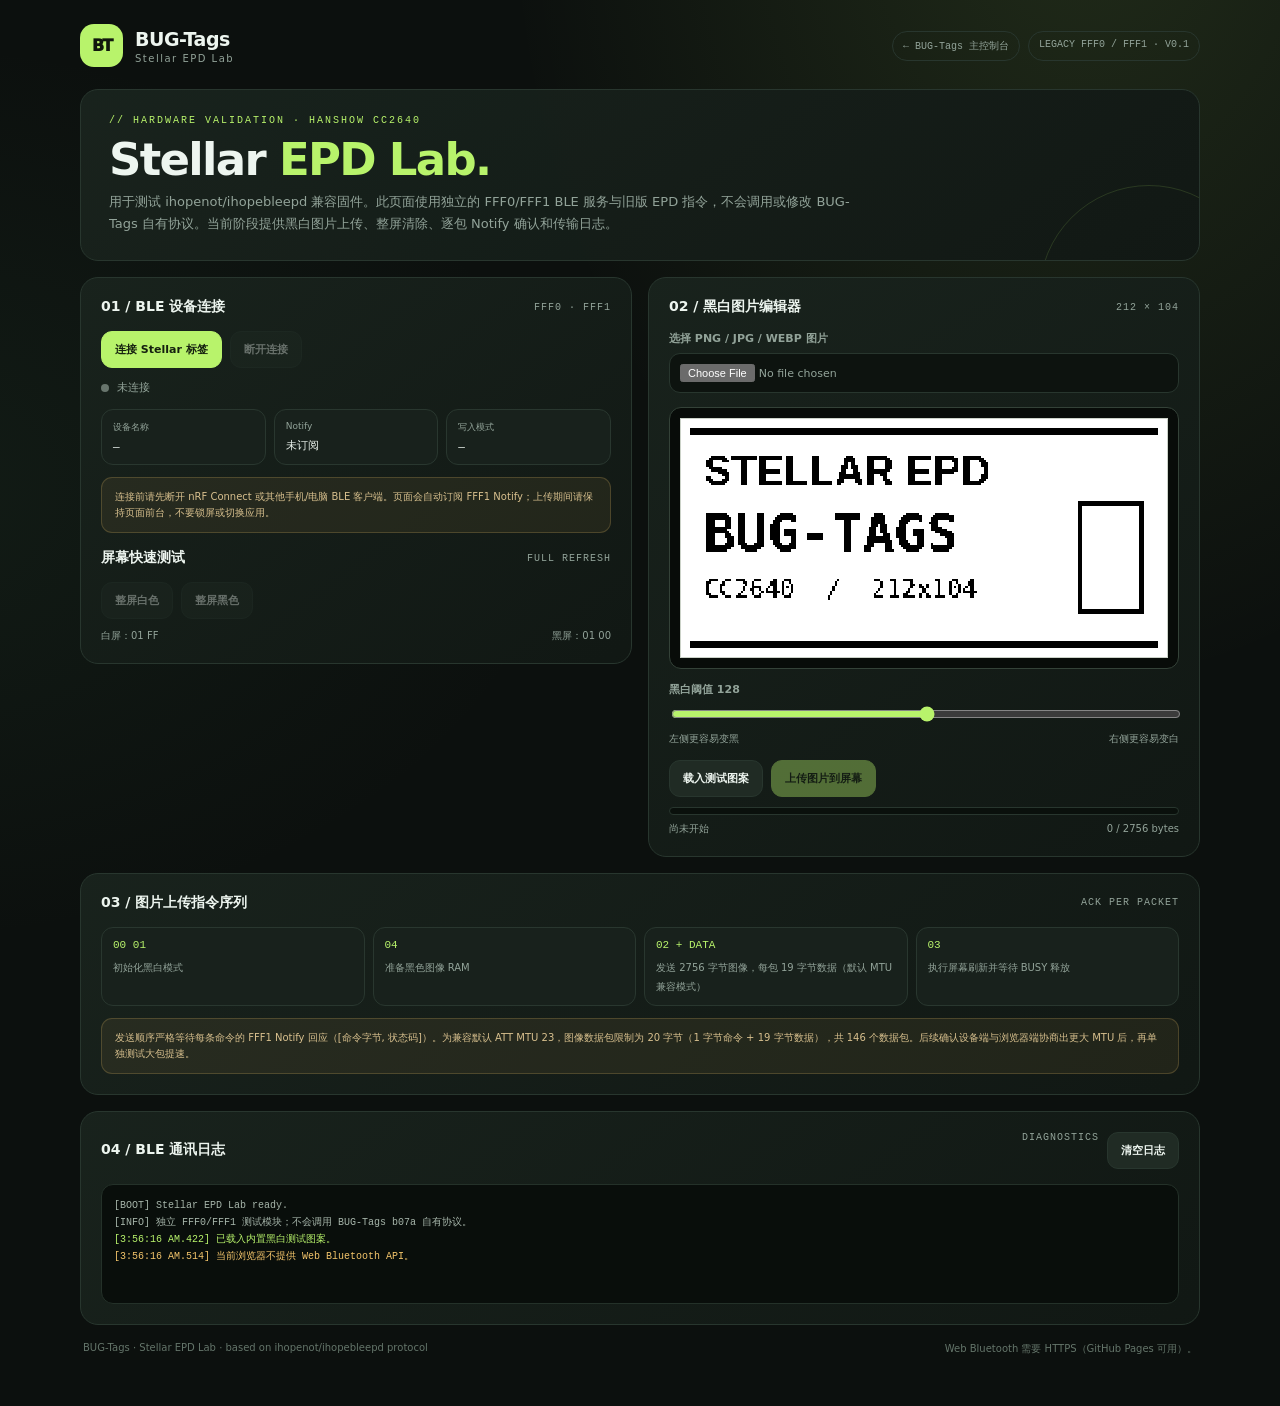
==== stellar-test.html @ a50d055a "Use MTU-23-safe FFF1 image chunks by default" ====
<!doctype html>
<html lang="zh-CN">
<head>
  <meta charset="utf-8">
  <meta name="viewport" content="width=device-width,initial-scale=1,viewport-fit=cover">
  <meta name="theme-color" content="#111713">
  <meta name="description" content="BUG-Tags Stellar EPD Lab — Hanshow CC2640 FFF0/FFF1 image transfer test">
  <title>BUG-Tags · Stellar EPD Lab</title>
  <style>
    :root {
      color-scheme: dark;
      --bg:#0c100e; --panel:#131a16; --panel2:#18211c; --line:#28362e;
      --text:#edf5ef; --muted:#92a399; --green:#b8f36b; --green2:#d4ff9a;
      --red:#ff786e; --amber:#f4c56b; --blue:#91c7ed; --radius:18px;
      --mono:ui-monospace,SFMono-Regular,Consolas,"Liberation Mono",monospace;
      font-family:Inter,ui-sans-serif,system-ui,-apple-system,BlinkMacSystemFont,"Segoe UI",sans-serif;
      background:var(--bg);color:var(--text)
    }
    *{box-sizing:border-box}
    body{margin:0;min-height:100vh;background:radial-gradient(ellipse at 85% -10%,rgba(184,243,107,.12),transparent 38%),radial-gradient(ellipse at -10% 35%,rgba(63,116,79,.12),transparent 35%),var(--bg)}
    button,input{font:inherit}button{cursor:pointer}
    .shell{width:min(1120px,calc(100% - 32px));margin:0 auto;padding:24px 0 50px}
    .topbar{display:flex;align-items:center;justify-content:space-between;gap:14px;margin-bottom:22px}
    .brand{display:flex;align-items:center;gap:12px;min-width:0}
    .logo{width:43px;height:43px;border-radius:14px;display:grid;place-items:center;color:#10170d;background:var(--green);font-weight:950;letter-spacing:-2px}
    .brand-name{font-size:19px;font-weight:850;letter-spacing:-.5px}
    .brand-sub{color:var(--muted);font-size:10px;letter-spacing:1.5px;margin-top:3px}
    a{color:var(--green);text-decoration:none}
    a:hover{text-decoration:underline}
    .tag{border:1px solid var(--line);border-radius:99px;padding:7px 10px;color:var(--muted);font:10px var(--mono);white-space:nowrap}
    .hero{border:1px solid var(--line);border-radius:var(--radius);padding:25px 28px;margin-bottom:16px;background:linear-gradient(145deg,rgba(25,35,29,.96),rgba(17,24,20,.96));position:relative;overflow:hidden}
    .eyebrow{color:var(--green);font:10px var(--mono);letter-spacing:2px;text-transform:uppercase}
    h1{margin:11px 0 9px;font-size:clamp(30px,5vw,45px);letter-spacing:-1.7px;line-height:1}
    .hero p{margin:0;color:var(--muted);font-size:13px;line-height:1.7;max-width:750px}
    .hero-orbit{position:absolute;width:220px;height:220px;border:1px solid rgba(184,243,107,.14);border-radius:50%;right:-60px;bottom:-145px;pointer-events:none}
    .grid{display:grid;grid-template-columns:1fr 1fr;gap:16px;align-items:start}
    .panel{border:1px solid var(--line);border-radius:var(--radius);padding:20px;background:linear-gradient(145deg,rgba(25,35,29,.96),rgba(17,24,20,.96));min-width:0}
    .wide{grid-column:1/-1}
    .panel-head{display:flex;align-items:center;justify-content:space-between;gap:10px;margin-bottom:15px}
    .panel-title{margin:0;font-size:14px;font-weight:800}
    .kicker{color:var(--muted);font:10px var(--mono);letter-spacing:1px}
    .actions{display:flex;flex-wrap:wrap;gap:8px}
    .btn{border:1px solid var(--line);color:var(--text);background:#202b24;padding:10px 13px;border-radius:11px;font-weight:700;font-size:11px;transition:.15s ease}
    .btn:hover:not(:disabled){border-color:#65864c;transform:translateY(-1px)}
    .btn:disabled{opacity:.38;cursor:not-allowed}
    .primary{color:#15200f;background:var(--green);border-color:var(--green)}
    .primary:hover:not(:disabled){background:var(--green2)}
    .danger{color:#ffaca5;background:rgba(255,120,110,.08);border-color:rgba(255,120,110,.3)}
    .field{display:grid;gap:7px;margin-bottom:14px}
    .field label{color:var(--muted);font-size:11px;font-weight:650}
    input[type=file]{width:100%;font-size:11px;color:var(--muted);background:#0d130f;border:1px solid var(--line);border-radius:11px;padding:10px}
    input[type=range]{width:100%;accent-color:var(--green)}
    .hint{display:flex;justify-content:space-between;gap:10px;color:var(--muted);font-size:10px;line-height:1.5}
    .state{display:flex;align-items:center;gap:8px;color:var(--muted);font-size:11px;margin:12px 0}
    .dot{width:8px;height:8px;border-radius:50%;background:#68756d;display:inline-block;flex:none}
    .dot.online{background:var(--green);box-shadow:0 0 12px rgba(184,243,107,.7)}
    .metrics{display:grid;grid-template-columns:repeat(3,1fr);gap:8px;margin-top:14px}
    .metric{padding:11px;background:var(--panel2);border:1px solid #29372f;border-radius:12px;min-width:0}
    .metric-label{color:var(--muted);font-size:9px;margin-bottom:7px}
    .metric-value{font:11px var(--mono);overflow-wrap:anywhere}
    .canvas-wrap{background:#080c09;border:1px solid #344238;border-radius:12px;padding:10px;display:grid;place-items:center}
    canvas{display:block;width:min(100%,636px);height:auto;image-rendering:pixelated;background:#fff;border:1px solid #cbd2c8;aspect-ratio:212/104}
    .progress{height:8px;border-radius:20px;background:#0a100c;border:1px solid var(--line);overflow:hidden;margin:10px 0 6px}
    .progress>div{height:100%;width:0;background:var(--green);transition:width .12s}
    .log{background:#090e0b;border:1px solid #243129;border-radius:12px;padding:12px;min-height:120px;max-height:290px;overflow:auto;font:10px/1.7 var(--mono);color:#a6b5aa;white-space:pre-wrap;overflow-wrap:anywhere}
    .log .ok{color:var(--green)}.log .warn{color:var(--amber)}.log .err{color:var(--red)}.log .diag{color:var(--blue)}
    .steps{display:grid;grid-template-columns:repeat(4,1fr);gap:8px}
    .step{background:var(--panel2);border:1px solid #29372f;border-radius:12px;padding:11px}
    .step b{display:block;font:11px var(--mono);color:var(--green);margin-bottom:5px}
    .step span{font-size:10px;color:var(--muted);line-height:1.5}
    .notice{padding:11px 13px;border-radius:11px;background:rgba(244,197,107,.07);border:1px solid rgba(244,197,107,.2);color:#d8c08e;font-size:10px;line-height:1.6;margin-top:12px}
    .footer{display:flex;justify-content:space-between;gap:12px;color:#64756a;font-size:10px;padding:17px 3px 0}
    @media(max-width:760px){.shell{width:min(100% - 22px,620px);padding-top:15px}.grid{grid-template-columns:1fr;gap:11px}.wide{grid-column:auto}.hero{padding:21px}.panel{padding:17px}.steps{grid-template-columns:1fr 1fr}.footer{flex-direction:column}.tag{font-size:9px}}
  </style>
</head>
<body>
<main class="shell">
  <header class="topbar">
    <div class="brand"><div class="logo">BT</div><div><div class="brand-name">BUG-Tags</div><div class="brand-sub">Stellar EPD Lab</div></div></div>
    <div class="actions"><a class="tag" href="./index.html">← BUG-Tags 主控制台</a><span class="tag">LEGACY FFF0 / FFF1 · V0.1</span></div>
  </header>

  <section class="hero">
    <div class="eyebrow">// HARDWARE VALIDATION · HANSHOW CC2640</div>
    <h1>Stellar <span style="color:var(--green)">EPD Lab.</span></h1>
    <p>用于测试 ihopenot/ihopebleepd 兼容固件。此页面使用独立的 FFF0/FFF1 BLE 服务与旧版 EPD 指令，不会调用或修改 BUG-Tags 自有协议。当前阶段提供黑白图片上传、整屏清除、逐包 Notify 确认和传输日志。</p>
    <div class="hero-orbit"></div>
  </section>

  <section class="grid">
    <article class="panel">
      <div class="panel-head"><h2 class="panel-title">01 / BLE 设备连接</h2><span class="kicker">FFF0 · FFF1</span></div>
      <div class="actions">
        <button class="btn primary" id="connectBtn">连接 Stellar 标签</button>
        <button class="btn" id="disconnectBtn" disabled>断开连接</button>
      </div>
      <div class="state"><i class="dot" id="linkDot"></i><span id="linkState">未连接</span></div>
      <div class="metrics">
        <div class="metric"><div class="metric-label">设备名称</div><div class="metric-value" id="deviceValue">—</div></div>
        <div class="metric"><div class="metric-label">Notify</div><div class="metric-value" id="notifyValue">未订阅</div></div>
        <div class="metric"><div class="metric-label">写入模式</div><div class="metric-value" id="writeValue">—</div></div>
      </div>
      <div class="notice">连接前请先断开 nRF Connect 或其他手机/电脑 BLE 客户端。页面会自动订阅 FFF1 Notify；上传期间请保持页面前台，不要锁屏或切换应用。</div>
      <div style="height:16px"></div>
      <div class="panel-head"><h2 class="panel-title">屏幕快速测试</h2><span class="kicker">FULL REFRESH</span></div>
      <div class="actions">
        <button class="btn" id="whiteBtn" disabled>整屏白色</button>
        <button class="btn" id="blackBtn" disabled>整屏黑色</button>
      </div>
      <div class="hint" style="margin-top:9px"><span>白屏：01 FF</span><span>黑屏：01 00</span></div>
    </article>

    <article class="panel">
      <div class="panel-head"><h2 class="panel-title">02 / 黑白图片编辑器</h2><span class="kicker">212 × 104</span></div>
      <div class="field">
        <label for="imageFile">选择 PNG / JPG / WEBP 图片</label>
        <input id="imageFile" type="file" accept="image/png,image/jpeg,image/webp,image/bmp">
      </div>
      <div class="canvas-wrap"><canvas id="preview" width="212" height="104"></canvas></div>
      <div class="field" style="margin-top:13px">
        <label for="threshold">黑白阈值 <strong id="thresholdValue">128</strong></label>
        <input id="threshold" type="range" min="1" max="254" value="128">
        <div class="hint"><span>左侧更容易变黑</span><span>右侧更容易变白</span></div>
      </div>
      <div class="actions">
        <button class="btn" id="sampleBtn">载入测试图案</button>
        <button class="btn primary" id="uploadBtn" disabled>上传图片到屏幕</button>
      </div>
      <div class="progress"><div id="progressBar"></div></div>
      <div class="hint"><span id="progressText">尚未开始</span><span id="byteText">0 / 2756 bytes</span></div>
    </article>

    <article class="panel wide">
      <div class="panel-head"><h2 class="panel-title">03 / 图片上传指令序列</h2><span class="kicker">ACK PER PACKET</span></div>
      <div class="steps">
        <div class="step"><b>00 01</b><span>初始化黑白模式</span></div>
        <div class="step"><b>04</b><span>准备黑色图像 RAM</span></div>
        <div class="step"><b>02 + DATA</b><span>发送 2756 字节图像，每包 19 字节数据（默认 MTU 兼容模式）</span></div>
        <div class="step"><b>03</b><span>执行屏幕刷新并等待 BUSY 释放</span></div>
      </div>
      <div class="notice">发送顺序严格等待每条命令的 FFF1 Notify 回应（[命令字节, 状态码]）。为兼容默认 ATT MTU 23，图像数据包限制为 20 字节（1 字节命令 + 19 字节数据），共 146 个数据包。后续确认设备端与浏览器端协商出更大 MTU 后，再单独测试大包提速。</div>
    </article>

    <article class="panel wide">
      <div class="panel-head"><h2 class="panel-title">04 / BLE 通讯日志</h2><div class="actions"><span class="kicker">DIAGNOSTICS</span><button id="clearLogBtn" class="btn">清空日志</button></div></div>
      <div id="logBox" class="log">[BOOT] Stellar EPD Lab ready.
[INFO] 独立 FFF0/FFF1 测试模块；不会调用 BUG-Tags b07a 自有协议。</div>
    </article>
  </section>
  <footer class="footer"><span>BUG-Tags · Stellar EPD Lab · based on ihopenot/ihopebleepd protocol</span><span>Web Bluetooth 需要 HTTPS（GitHub Pages 可用）。</span></footer>
</main>

<script>
(() => {
  "use strict";
  const UUID = {
    service: "f000fff0-0451-4000-b000-000000000000",
    data: "f000fff1-0451-4000-b000-000000000000"
  };
  const IMAGE_WIDTH = 212, IMAGE_HEIGHT = 104, IMAGE_BYTES = 2756;
  const CHUNK_DATA = 19;
  const $ = id => document.getElementById(id);
  let device = null, server = null, characteristic = null;
  let connected = false, busy = false, pendingAck = null;
  let sourceCanvas = document.createElement("canvas");
  sourceCanvas.width = IMAGE_WIDTH; sourceCanvas.height = IMAGE_HEIGHT;
  let sourceReady = false;

  function log(message, kind) {
    const line = document.createElement("div");
    if (kind) line.className = kind;
    const d = new Date();
    const stamp = d.toLocaleTimeString() + "." + String(d.getMilliseconds()).padStart(3, "0");
    line.textContent = "[" + stamp + "] " + message;
    $("logBox").appendChild(line);
    $("logBox").scrollTop = $("logBox").scrollHeight;
  }
  function setProgress(percent, message, bytes) {
    $("progressBar").style.width = Math.max(0, Math.min(100, percent)) + "%";
    $("progressText").textContent = message;
    $("byteText").textContent = (bytes || 0) + " / " + IMAGE_BYTES + " bytes";
  }
  function updateUI() {
    $("connectBtn").disabled = connected || busy;
    $("disconnectBtn").disabled = !connected || busy;
    $("whiteBtn").disabled = !connected || busy;
    $("blackBtn").disabled = !connected || busy;
    $("uploadBtn").disabled = !connected || busy || !sourceReady;
    $("linkDot").classList.toggle("online", connected);
    $("linkState").textContent = connected ? "已连接 · Notify 已订阅" : "未连接";
    if (!connected) $("notifyValue").textContent = "未订阅";
  }
  function setBusy(value) { busy = value; updateUI(); }

  function drawSample() {
    const ctx = sourceCanvas.getContext("2d");
    ctx.fillStyle = "#fff"; ctx.fillRect(0, 0, IMAGE_WIDTH, IMAGE_HEIGHT);
    ctx.fillStyle = "#000";
    ctx.fillRect(4, 4, 204, 3);
    ctx.fillRect(4, 97, 204, 3);
    ctx.font = "bold 18px sans-serif";
    ctx.fillText("STELLAR EPD", 10, 29);
    ctx.font = "bold 23px monospace";
    ctx.fillText("BUG-TAGS", 10, 58);
    ctx.font = "11px monospace";
    ctx.fillText("CC2640  /  212x104", 10, 78);
    ctx.strokeStyle = "#000"; ctx.lineWidth = 2; ctx.strokeRect(174, 37, 27, 47);
    sourceReady = true;
    renderPreview();
    log("已载入内置黑白测试图案。", "ok");
  }
  function renderPreview() {
    const target = $("preview"), out = target.getContext("2d");
    const src = sourceCanvas.getContext("2d").getImageData(0, 0, IMAGE_WIDTH, IMAGE_HEIGHT);
    const pixels = src.data, threshold = Number($("threshold").value);
    for (let i = 0; i < pixels.length; i += 4) {
      const y = Math.round(0.299 * pixels[i] + 0.587 * pixels[i + 1] + 0.114 * pixels[i + 2]);
      const v = y >= threshold ? 255 : 0;
      pixels[i] = pixels[i + 1] = pixels[i + 2] = v;
      pixels[i + 3] = 255;
    }
    out.putImageData(src, 0, 0);
    $("thresholdValue").textContent = String(threshold);
    $("uploadBtn").disabled = !connected || busy || !sourceReady;
  }
  function encodeImage() {
    const data = $("preview").getContext("2d").getImageData(0, 0, IMAGE_WIDTH, IMAGE_HEIGHT).data;
    const bytes = [];
    let bits = 0, count = 0;
    // Same pixel traversal as the upstream web tool: x descending, y ascending, MSB first.
    for (let x = IMAGE_WIDTH - 1; x >= 0; x--) {
      for (let y = 0; y < IMAGE_HEIGHT; y++) {
        const index = (IMAGE_WIDTH * 4 * y) + x * 4;
        const isWhite = data[index] > 0 && data[index + 1] > 0 && data[index + 2] > 0;
        bits = (bits << 1) | (isWhite ? 1 : 0);
        count++;
        if (count === 8) {
          bytes.push(bits & 255);
          bits = 0; count = 0;
        }
      }
    }
    if (count !== 0 || bytes.length !== IMAGE_BYTES) throw new Error("图像编码长度错误：" + bytes.length);
    return new Uint8Array(bytes);
  }
  function onNotification(event) {
    const view = event.target.value;
    const bytes = new Uint8Array(view.buffer, view.byteOffset, view.byteLength);
    const hex = Array.from(bytes, b => b.toString(16).padStart(2, "0").toUpperCase()).join(" ");
    log("RX Notify [" + bytes.length + "B]: " + hex, "diag");
    const waiter = pendingAck;
    if (!waiter) { log("收到没有对应等待命令的 Notify。", "warn"); return; }
    if (bytes.length < 2) { log("Notify 长度不足 2 字节，忽略。", "warn"); return; }
    if (bytes[0] !== waiter.command) {
      log("Notify 命令不匹配：期望 0x" + waiter.command.toString(16) + "，实际 0x" + bytes[0].toString(16), "warn");
      return;
    }
    pendingAck = null;
    clearTimeout(waiter.timer);
    if (bytes[1] === 0) {
      waiter.resolve(bytes);
    } else {
      waiter.reject(new Error("设备返回状态码 0x" + bytes[1].toString(16).padStart(2, "0") + "（命令 0x" + bytes[0].toString(16).padStart(2, "0") + "）"));
    }
  }
  function onDisconnected() {
    connected = false;
    characteristic = null; server = null;
    if (pendingAck) {
      clearTimeout(pendingAck.timer);
      pendingAck.reject(new Error("BLE 链路已断开"));
      pendingAck = null;
    }
    log("GATT DISCONNECTED" , "warn");
    updateUI();
  }
  async function connect() {
    if (!("bluetooth" in navigator)) throw new Error("当前浏览器不支持 Web Bluetooth，请使用 Android Chrome 或桌面 Chrome/Edge。");
    if (device && device.gatt && device.gatt.connected) throw new Error("检测到设备已有连接；请先断开后重试。");
    log("正在扫描设备名以 Ihopeseral_uarttrans 开头的标签…");
    device = await navigator.bluetooth.requestDevice({
      filters: [{ namePrefix: "Ihopeseral_uarttrans" }],
      optionalServices: [UUID.service]
    });
    try {
      device.addEventListener("gattserverdisconnected", onDisconnected);
      $("deviceValue").textContent = device.name || "Stellar";
      log("已选择设备：" + (device.name || "unknown"));
      server = await device.gatt.connect();
      log("GATT 已连接，正在发现 FFF0 服务…", "diag");
      const service = await server.getPrimaryService(UUID.service);
      characteristic = await service.getCharacteristic(UUID.data);
      const props = characteristic.properties || {};
      log("FFF1 properties: write=" + !!props.write + ", writeWithoutResponse=" + !!props.writeWithoutResponse + ", notify=" + !!props.notify, "diag");
      if (!props.notify) throw new Error("FFF1 特征没有 Notify 属性，无法接收指令确认。");
      if (typeof characteristic.writeValueWithoutResponse !== "function" && typeof characteristic.writeValueWithResponse !== "function") {
        throw new Error("浏览器没有可用的 GATT 写入 API。");
      }
      characteristic.addEventListener("characteristicvaluechanged", onNotification);
      await characteristic.startNotifications();
      if (!device.gatt.connected) throw new Error("Notify 订阅返回后 GATT 已断开。");
      connected = true;
      $("notifyValue").textContent = "已启用";
      $("writeValue").textContent = props.writeWithoutResponse ? "WNR" : "Write";
      log("FFF0/FFF1 就绪，Notify 订阅成功。", "ok");
      updateUI();
    } catch (error) {
      if (device && device.gatt && device.gatt.connected) device.gatt.disconnect();
      characteristic = null;
      server = null;
      connected = false;
      updateUI();
      throw error;
    }
  }
  async function sendCommand(packet, timeoutMs) {
    if (!connected || !characteristic) throw new Error("Stellar 标签尚未连接。");
    if (pendingAck) throw new Error("上一条命令尚未收到 Notify，禁止并发发送。");
    if (!packet || packet.length < 1 || packet.length > 251) throw new Error("命令长度超出固件允许范围（1–251 字节）。");
    const command = packet[0];
    const hex = Array.from(packet, b => b.toString(16).padStart(2, "0").toUpperCase()).slice(0, 12).join(" ");
    const waiter = {};
    const ack = new Promise((resolve, reject) => { waiter.resolve = resolve; waiter.reject = reject; });
    waiter.command = command;
    waiter.timer = setTimeout(() => {
      if (pendingAck === waiter) {
        pendingAck = null;
        waiter.reject(new Error("等待 Notify 超时：" + (timeoutMs / 1000) + " 秒，命令 0x" + command.toString(16).padStart(2, "0")));
      }
    }, timeoutMs || 15000);
    pendingAck = waiter;
    try {
      if (characteristic.properties && characteristic.properties.writeWithoutResponse &&
          typeof characteristic.writeValueWithoutResponse === "function") {
        await characteristic.writeValueWithoutResponse(packet);
      } else {
        await characteristic.writeValueWithResponse(packet);
      }
      log("TX cmd=0x" + command.toString(16).padStart(2, "0") + " len=" + packet.length + " [" + hex + (packet.length > 12 ? " …" : "") + "]", "diag");
      await ack;
      log("ACK cmd=0x" + command.toString(16).padStart(2, "0") + " OK", "ok");
    } catch (error) {
      if (pendingAck === waiter) {
        pendingAck = null;
        clearTimeout(waiter.timer);
      }
      throw error;
    }
  }
  async function runAction(action) {
    if (busy) return;
    setBusy(true);
    try { await action(); }
    catch (error) { log(error && error.message ? error.message : String(error), "err"); }
    finally { setBusy(false); }
  }
  async function clearScreen(fill) {
    log("开始整屏清除，填充值 0x" + fill.toString(16).padStart(2, "0") + "。", "warn");
    await sendCommand(new Uint8Array([0x01, fill]), 60000);
    log("整屏清除成功。", "ok");
  }
  async function uploadImage() {
    const image = encodeImage();
    if (image.length !== IMAGE_BYTES) throw new Error("期望 2756 字节，实际 " + image.length);
    const totalChunks = Math.ceil(image.length / CHUNK_DATA);
    log("开始上传黑白图片：212×104 / " + image.length + " bytes / " + totalChunks + " packets。", "warn");
    setProgress(0, "初始化黑白模式…", 0);
    await sendCommand(new Uint8Array([0x00, 0x01]), 20000);
    setProgress(2, "准备图像 RAM…", 0);
    await sendCommand(new Uint8Array([0x04]), 15000);
    for (let offset = 0, part = 0; offset < image.length; offset += CHUNK_DATA, part++) {
      const chunk = image.slice(offset, Math.min(offset + CHUNK_DATA, image.length));
      const packet = new Uint8Array(1 + chunk.length);
      packet[0] = 0x02;
      packet.set(chunk, 1);
      await sendCommand(packet, 20000);
      const sent = Math.min(offset + chunk.length, image.length);
      setProgress((sent / image.length) * 94, "图像数据 " + (part + 1) + " / " + totalChunks + " 包已确认", sent);
      log("图像分块 " + (part + 1) + "/" + totalChunks + " 已确认，" + sent + "/" + image.length + " bytes。", "ok");
    }
    setProgress(96, "数据已传完，正在刷新电子纸…", image.length);
    await sendCommand(new Uint8Array([0x03]), 90000);
    setProgress(100, "上传完成 · 屏幕刷新成功", image.length);
    log("全部图片数据传输完成，收到 UPDATE 命令成功响应。", "ok");
  }
  $("connectBtn").addEventListener("click", () => runAction(connect));
  $("disconnectBtn").addEventListener("click", () => runAction(async () => {
    if (device && device.gatt && device.gatt.connected) device.gatt.disconnect();
    else onDisconnected();
  }));
  $("whiteBtn").addEventListener("click", () => runAction(() => clearScreen(0xFF)));
  $("blackBtn").addEventListener("click", () => runAction(() => clearScreen(0x00)));
  $("uploadBtn").addEventListener("click", () => runAction(uploadImage));
  $("clearLogBtn").addEventListener("click", () => { $("logBox").textContent = "[INFO] Log cleared."; });
  $("threshold").addEventListener("input", renderPreview);
  $("sampleBtn").addEventListener("click", drawSample);
  $("imageFile").addEventListener("change", () => {
    const file = $("imageFile").files && $("imageFile").files[0];
    if (!file) return;
    const url = URL.createObjectURL(file);
    const image = new Image();
    image.onload = () => {
      const ctx = sourceCanvas.getContext("2d");
      ctx.fillStyle = "#fff"; ctx.fillRect(0, 0, IMAGE_WIDTH, IMAGE_HEIGHT);
      ctx.drawImage(image, 0, 0, IMAGE_WIDTH, IMAGE_HEIGHT);
      URL.revokeObjectURL(url);
      sourceReady = true;
      renderPreview();
      log("已载入图片：" + file.name + "（原始 " + image.naturalWidth + "×" + image.naturalHeight + "，已缩放到 212×104）", "ok");
    };
    image.onerror = () => { URL.revokeObjectURL(url); log("图片读取失败，请换用 PNG/JPG/WEBP。", "err"); };
    image.src = url;
  });
  drawSample();
  setProgress(0, "尚未开始", 0);
  updateUI();
  if (!window.isSecureContext) log("当前不是安全上下文；请通过 GitHub Pages HTTPS 打开本页。", "warn");
  if (!("bluetooth" in navigator)) log("当前浏览器不提供 Web Bluetooth API。", "warn");
})();
</script>
</body>
</html>
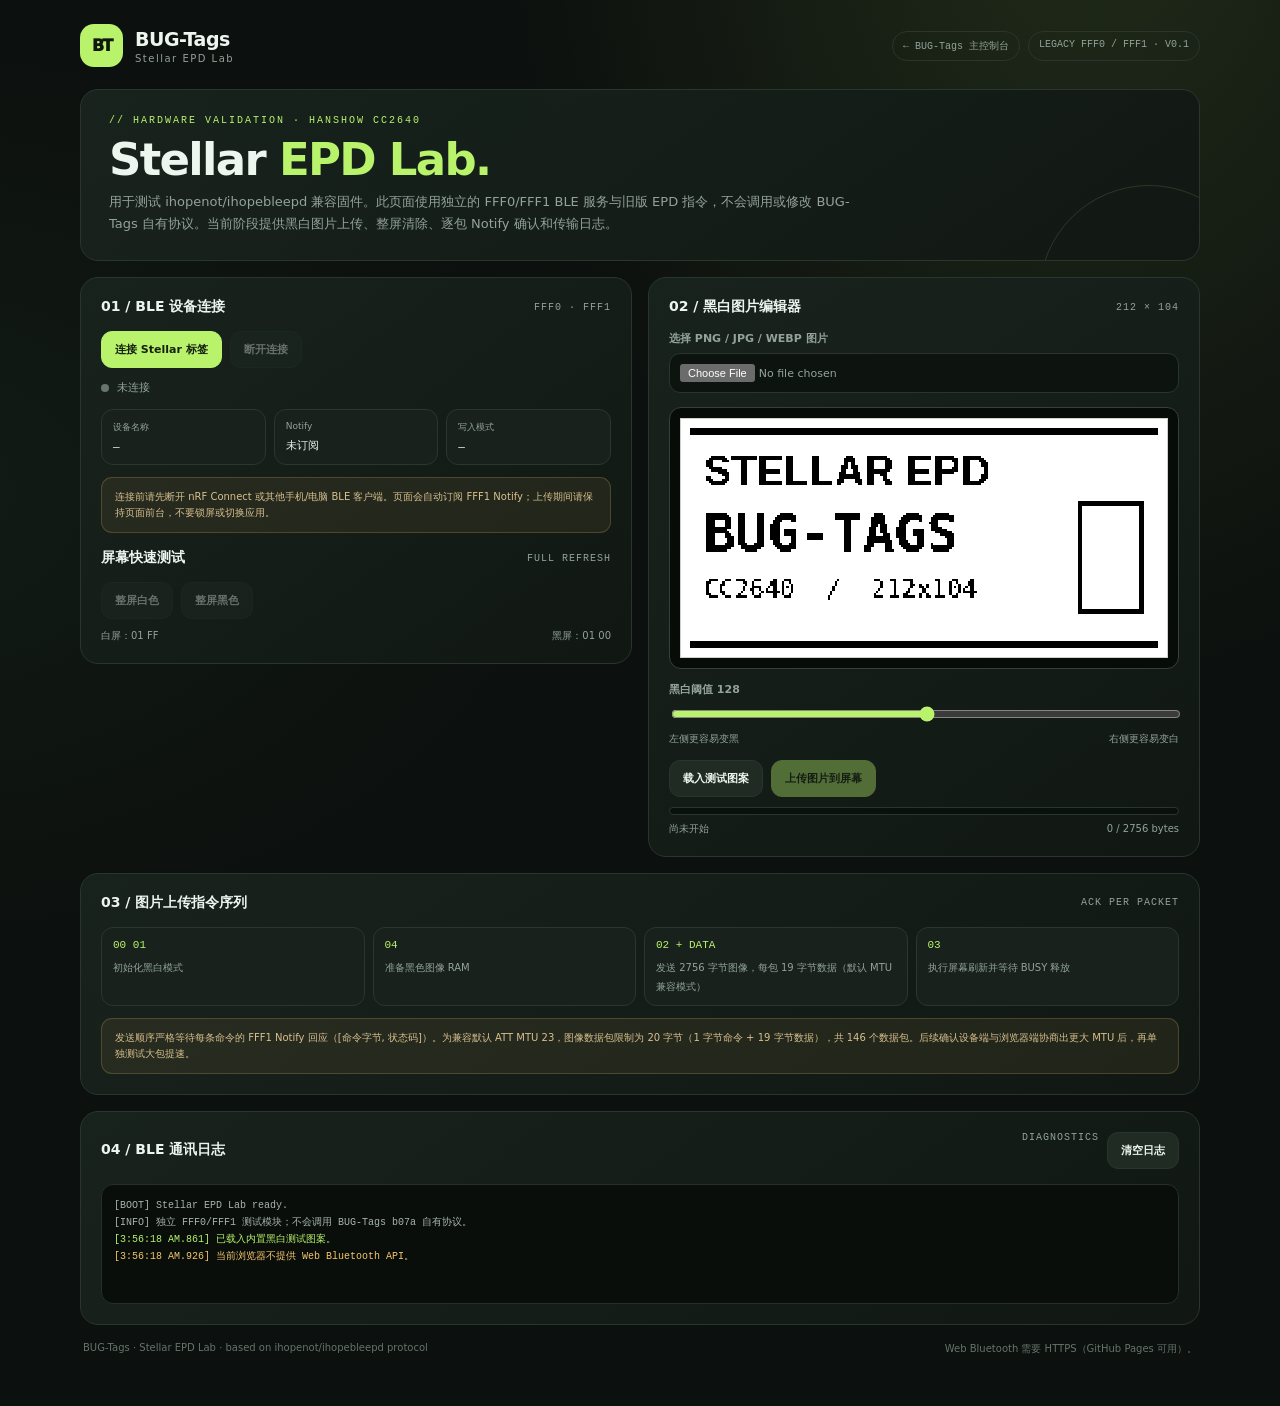
==== commit f5804853: "Log attempted Stellar GATT writes before awaiting" ====
--- a/stellar-test.html
+++ b/stellar-test.html
@@ -330,13 +330,17 @@
     }, timeoutMs || 15000);
     pendingAck = waiter;
     try {
-      if (characteristic.properties && characteristic.properties.writeWithoutResponse &&
-          typeof characteristic.writeValueWithoutResponse === "function") {
+      const useWriteWithoutResponse = !!(characteristic.properties && characteristic.properties.writeWithoutResponse &&
+          typeof characteristic.writeValueWithoutResponse === "function");
+      log("TX attempt cmd=0x" + command.toString(16).padStart(2, "0") + " len=" + packet.length +
+          " method=" + (useWriteWithoutResponse ? "WriteWithoutResponse" : "WriteWithResponse") +
+          " [" + hex + (packet.length > 12 ? " …" : "") + "]", "diag");
+      if (useWriteWithoutResponse) {
         await characteristic.writeValueWithoutResponse(packet);
       } else {
         await characteristic.writeValueWithResponse(packet);
       }
-      log("TX cmd=0x" + command.toString(16).padStart(2, "0") + " len=" + packet.length + " [" + hex + (packet.length > 12 ? " …" : "") + "]", "diag");
+      log("GATT write accepted cmd=0x" + command.toString(16).padStart(2, "0"), "diag");
       await ack;
       log("ACK cmd=0x" + command.toString(16).padStart(2, "0") + " OK", "ok");
     } catch (error) {
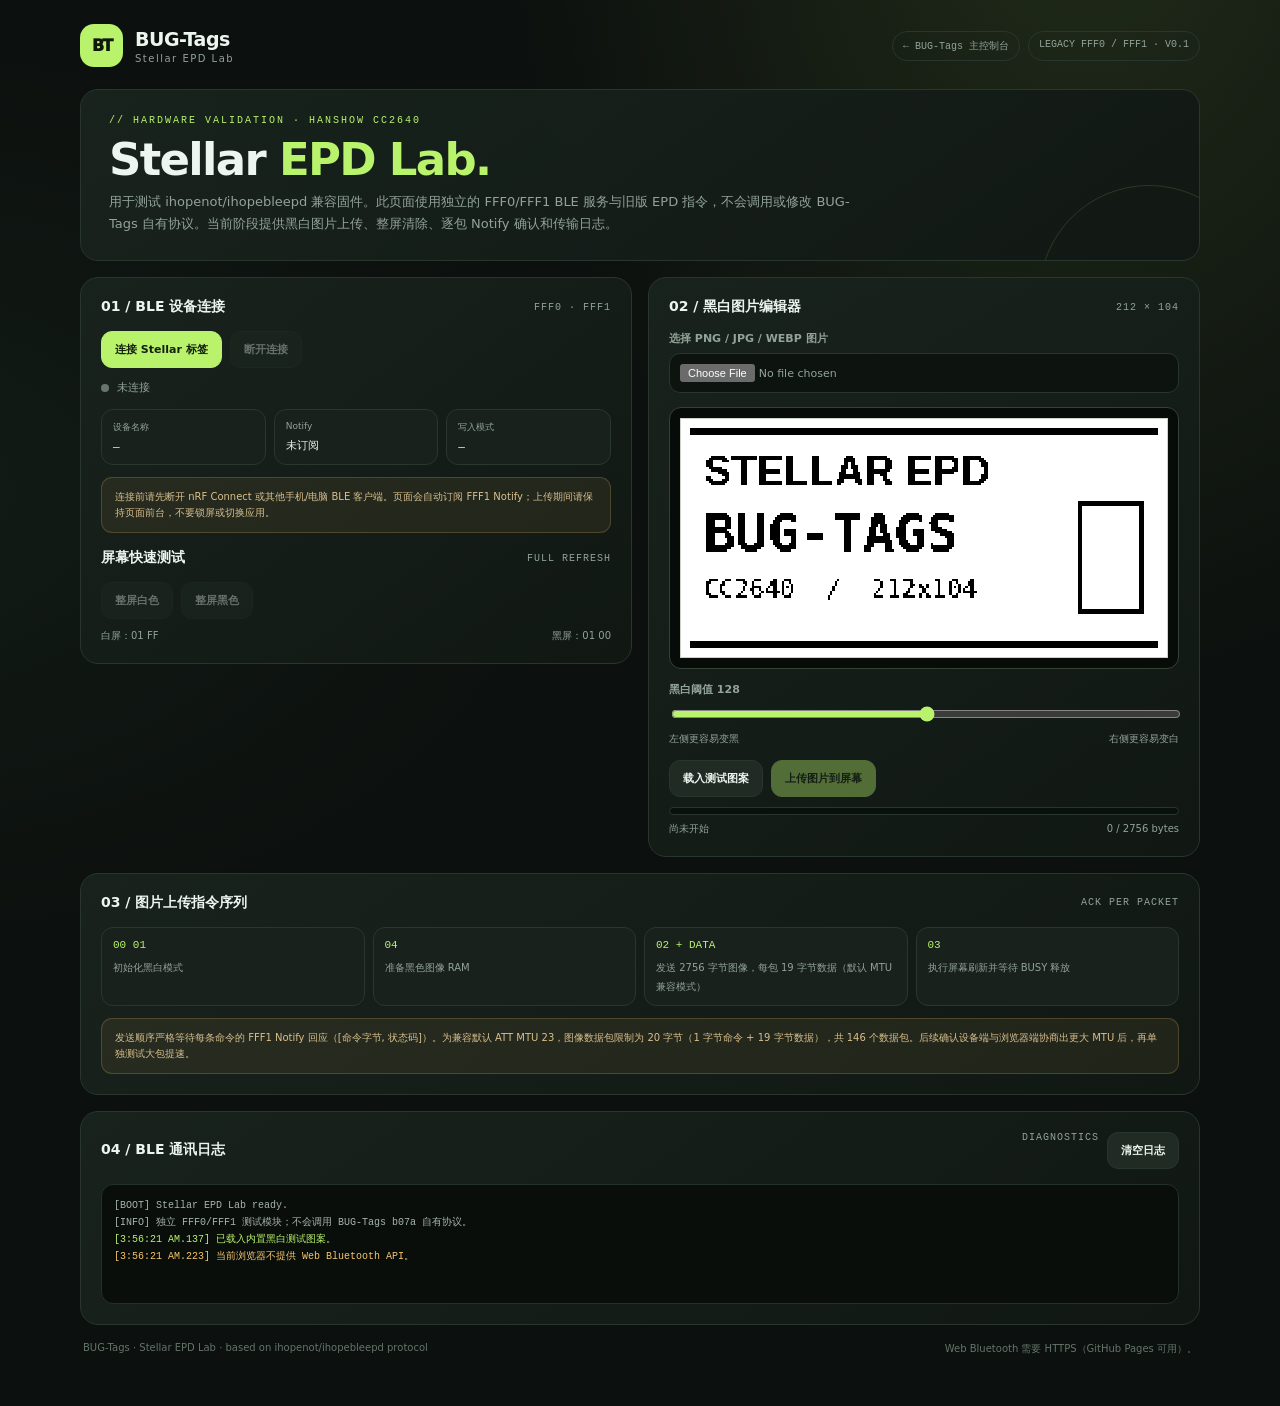
==== commit 7c72df9f: "Fix horizontally mirrored Stellar image output" ====
--- a/stellar-test.html
+++ b/stellar-test.html
@@ -228,7 +228,7 @@
     const bytes = [];
     let bits = 0, count = 0;
     // Same pixel traversal as the upstream web tool: x descending, y ascending, MSB first.
-    for (let x = IMAGE_WIDTH - 1; x >= 0; x--) {
+    for (let x = 0; x < IMAGE_WIDTH; x++) {
       for (let y = 0; y < IMAGE_HEIGHT; y++) {
         const index = (IMAGE_WIDTH * 4 * y) + x * 4;
         const isWhite = data[index] > 0 && data[index + 1] > 0 && data[index + 2] > 0;
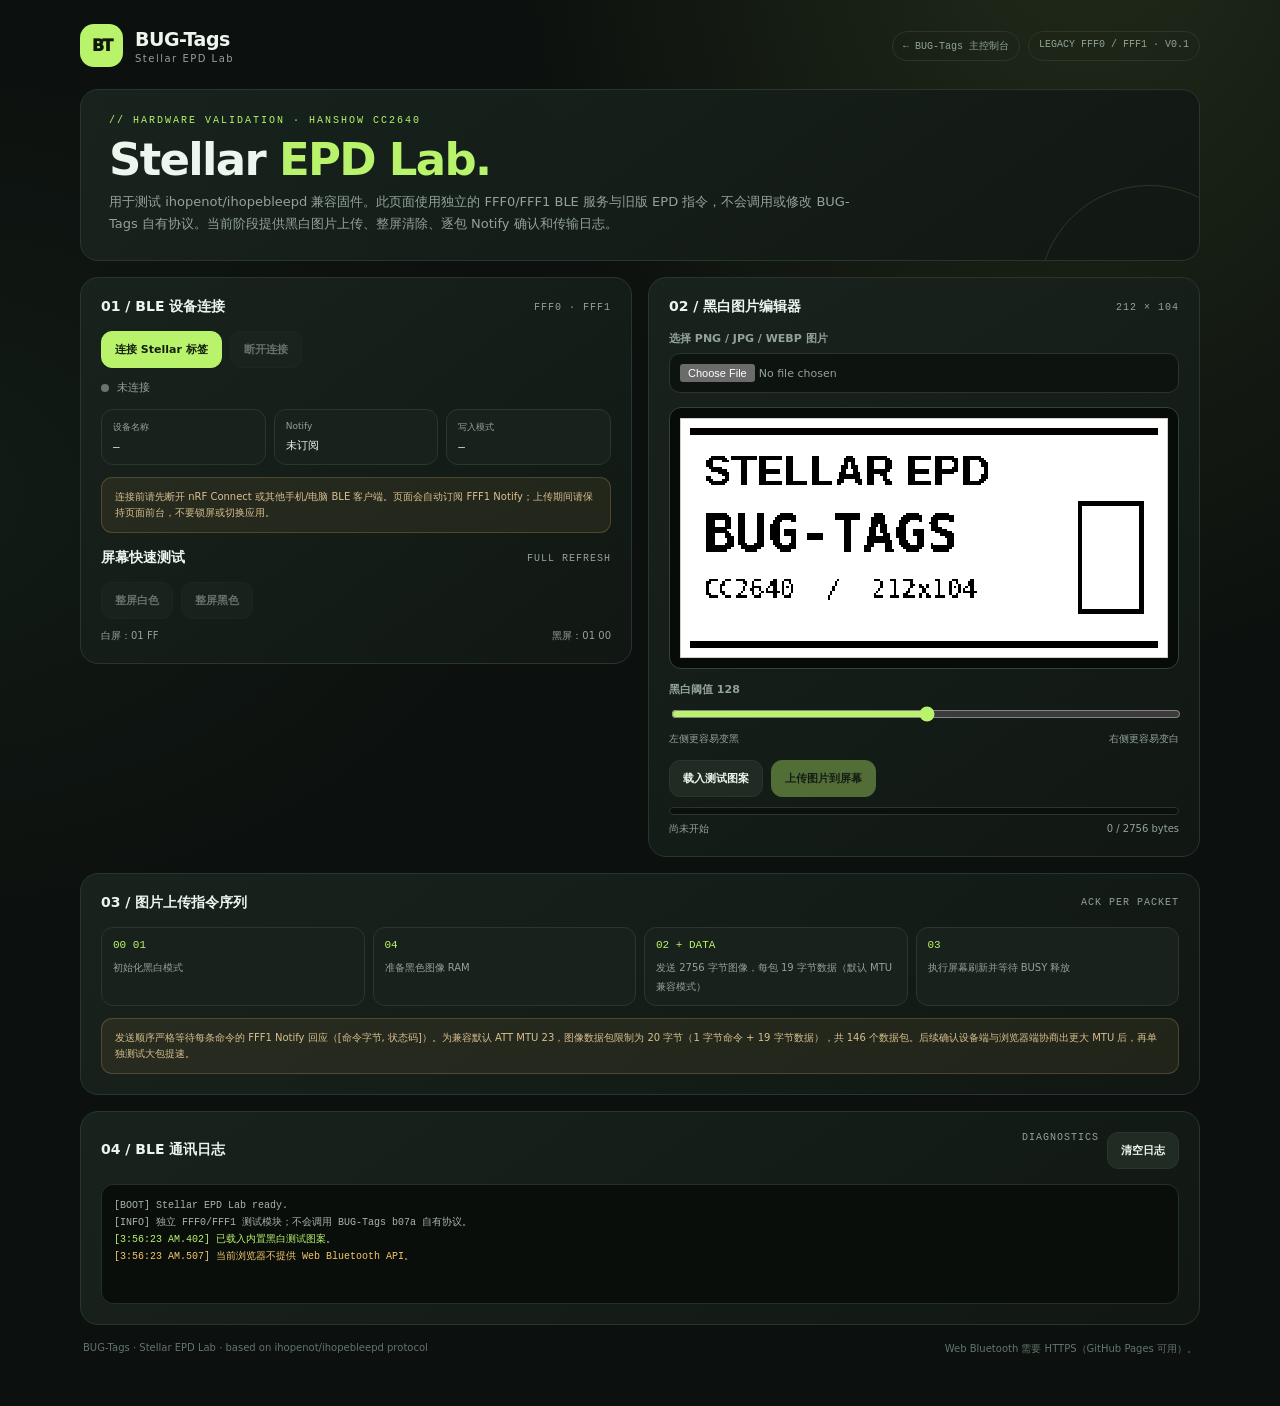
==== commit d5599384: "Document corrected Stellar image scan orientation" ====
--- a/stellar-test.html
+++ b/stellar-test.html
@@ -227,7 +227,7 @@
     const data = $("preview").getContext("2d").getImageData(0, 0, IMAGE_WIDTH, IMAGE_HEIGHT).data;
     const bytes = [];
     let bits = 0, count = 0;
-    // Same pixel traversal as the upstream web tool: x descending, y ascending, MSB first.
+    // Panel orientation correction: scan x left-to-right, y top-to-bottom, MSB first.
     for (let x = 0; x < IMAGE_WIDTH; x++) {
       for (let y = 0; y < IMAGE_HEIGHT; y++) {
         const index = (IMAGE_WIDTH * 4 * y) + x * 4;
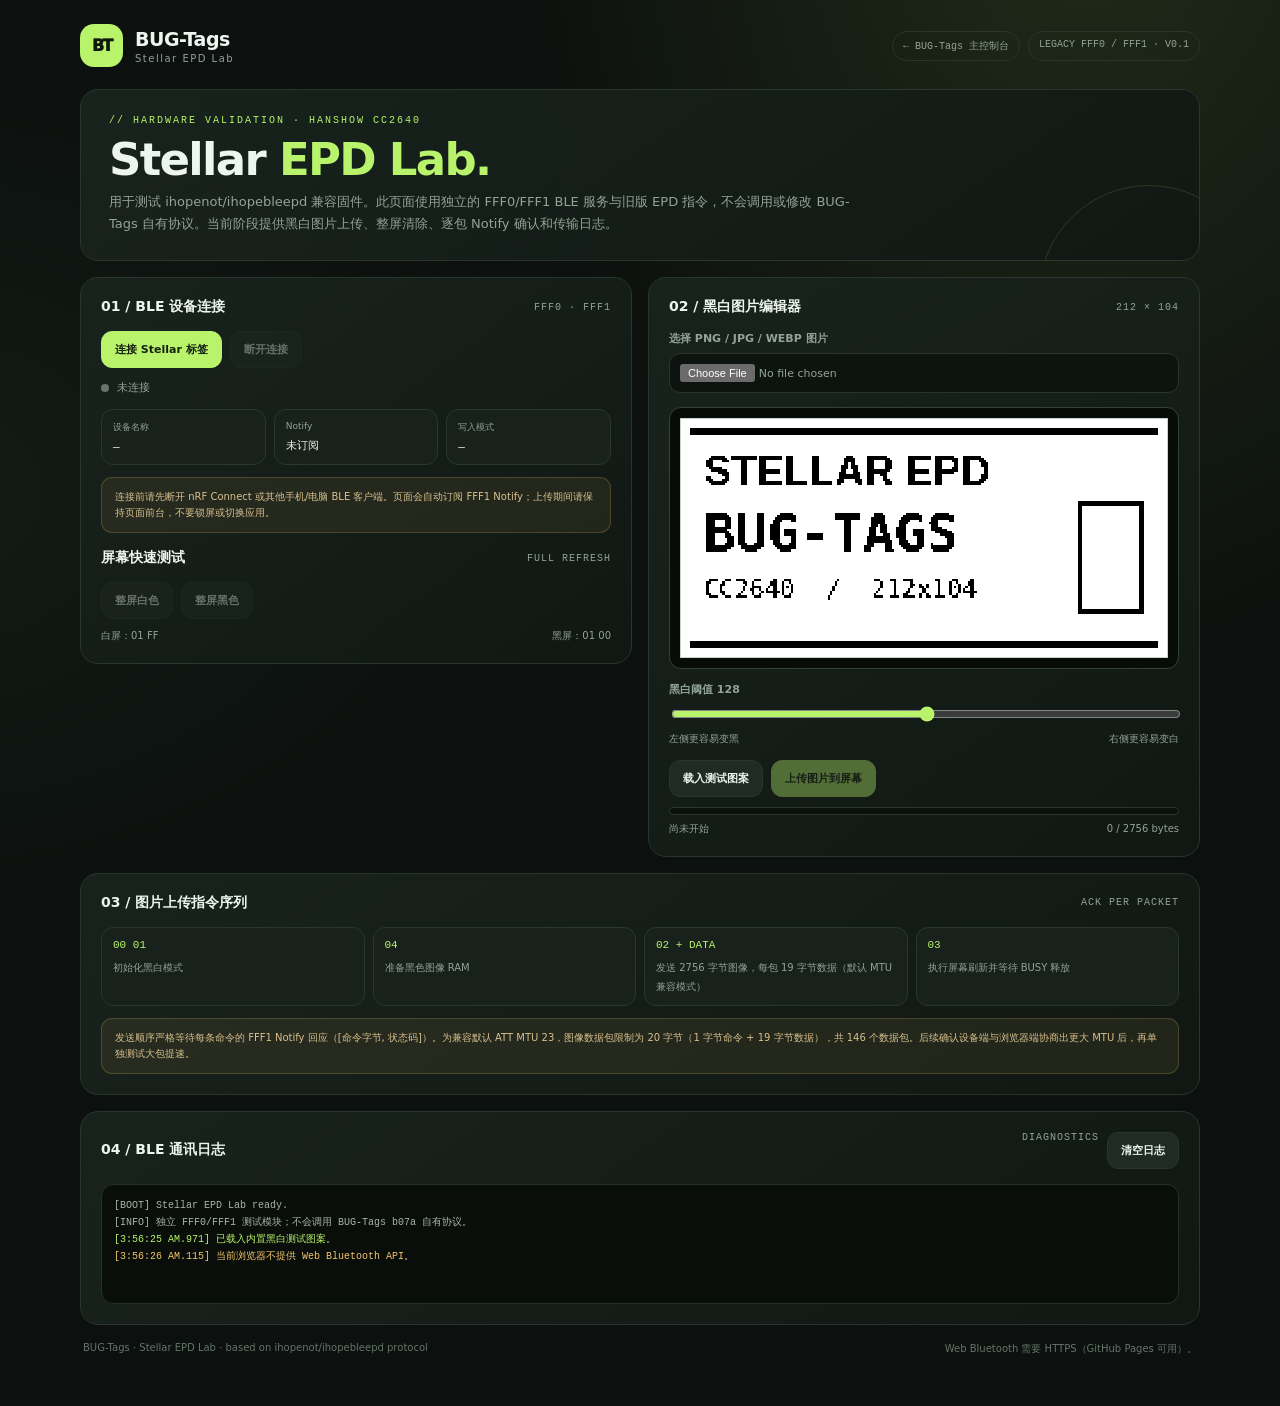
==== commit e5920c3f: "Correct horizontal axis mapping for Stellar panel" ====
--- a/stellar-test.html
+++ b/stellar-test.html
@@ -227,9 +227,9 @@
     const data = $("preview").getContext("2d").getImageData(0, 0, IMAGE_WIDTH, IMAGE_HEIGHT).data;
     const bytes = [];
     let bits = 0, count = 0;
-    // Panel orientation correction: scan x left-to-right, y top-to-bottom, MSB first.
-    for (let x = 0; x < IMAGE_WIDTH; x++) {
-      for (let y = 0; y < IMAGE_HEIGHT; y++) {
+    // The 212x104 canvas is rotated relative to the 104x212 panel: x follows panel rows (Y counter decrements), while y spans each horizontal 104-pixel row. Reverse y to compensate the panel's horizontal mirror; keep x descending to match firmware RAM scan.
+    for (let x = IMAGE_WIDTH - 1; x >= 0; x--) {
+      for (let y = IMAGE_HEIGHT - 1; y >= 0; y--) {
         const index = (IMAGE_WIDTH * 4 * y) + x * 4;
         const isWhite = data[index] > 0 && data[index + 1] > 0 && data[index + 2] > 0;
         bits = (bits << 1) | (isWhite ? 1 : 0);
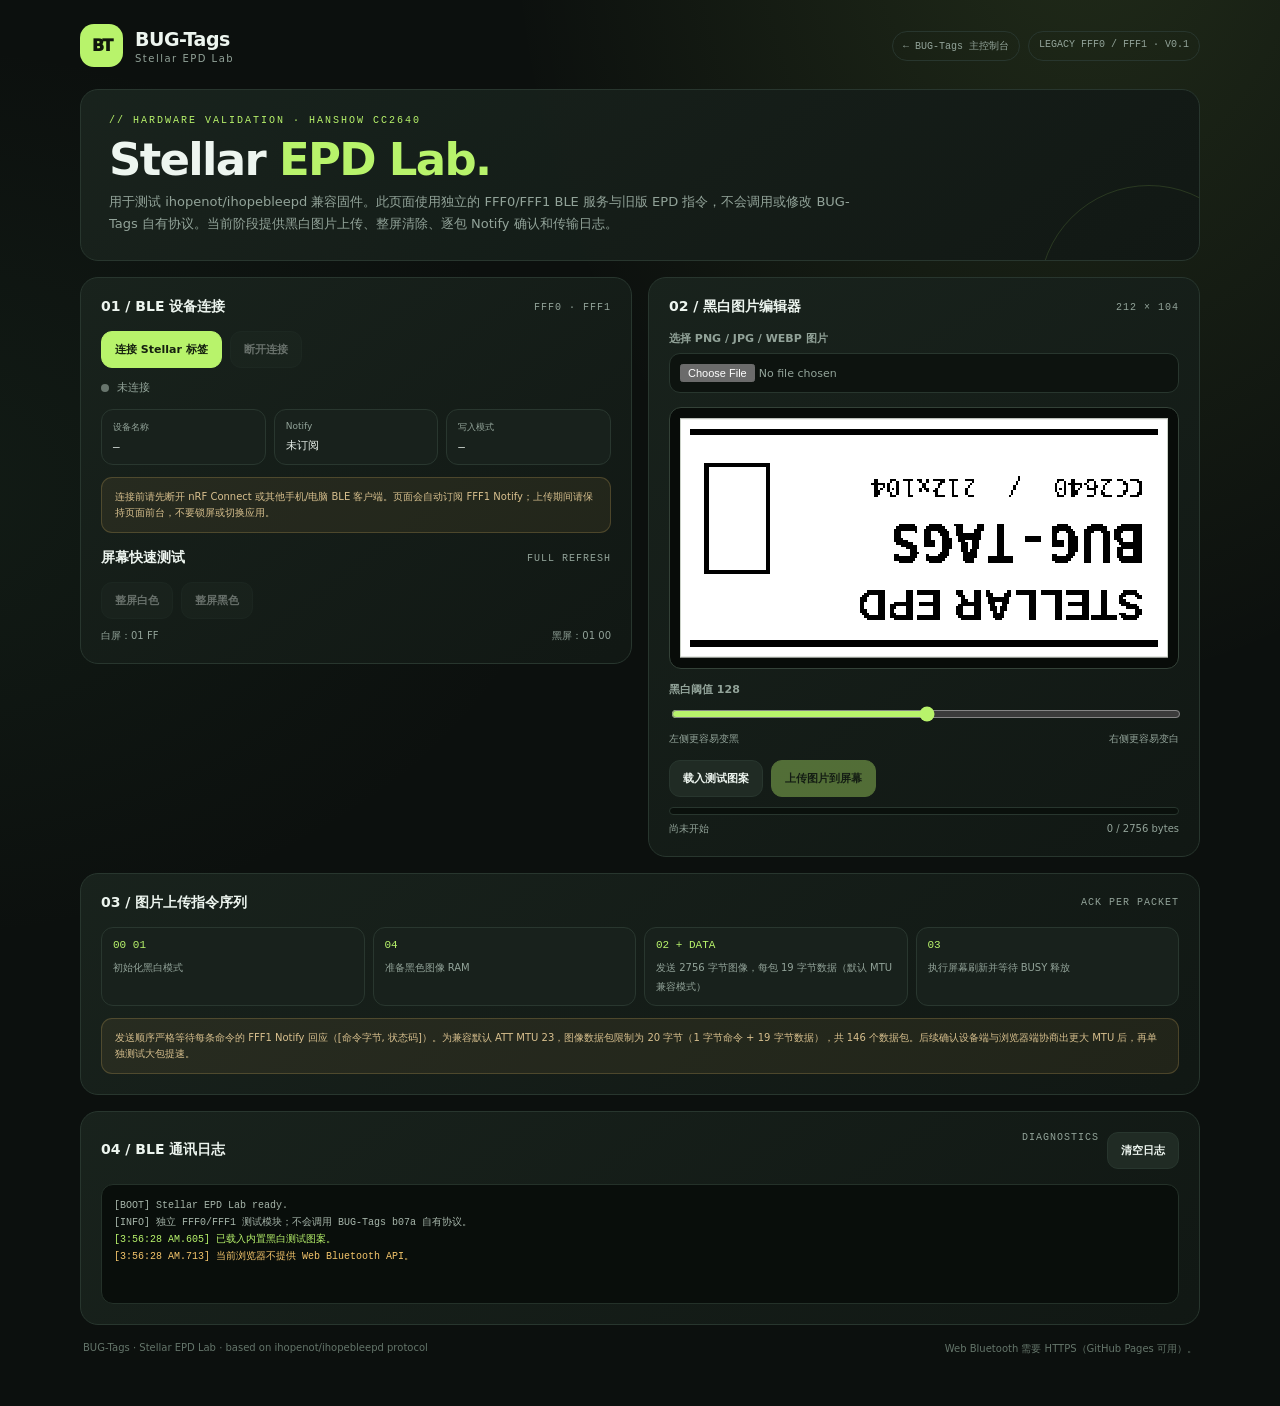
==== commit dda40956: "Rotate Stellar EPD image output 180 degrees" ====
--- a/stellar-test.html
+++ b/stellar-test.html
@@ -59,7 +59,7 @@
     .metric-label{color:var(--muted);font-size:9px;margin-bottom:7px}
     .metric-value{font:11px var(--mono);overflow-wrap:anywhere}
     .canvas-wrap{background:#080c09;border:1px solid #344238;border-radius:12px;padding:10px;display:grid;place-items:center}
-    canvas{display:block;width:min(100%,636px);height:auto;image-rendering:pixelated;background:#fff;border:1px solid #cbd2c8;aspect-ratio:212/104}
+    canvas{display:block;width:min(100%,636px);height:auto;image-rendering:pixelated;background:#fff;border:1px solid #cbd2c8;aspect-ratio:212/104;transform:rotate(180deg)}
     .progress{height:8px;border-radius:20px;background:#0a100c;border:1px solid var(--line);overflow:hidden;margin:10px 0 6px}
     .progress>div{height:100%;width:0;background:var(--green);transition:width .12s}
     .log{background:#090e0b;border:1px solid #243129;border-radius:12px;padding:12px;min-height:120px;max-height:290px;overflow:auto;font:10px/1.7 var(--mono);color:#a6b5aa;white-space:pre-wrap;overflow-wrap:anywhere}
@@ -227,10 +227,12 @@
     const data = $("preview").getContext("2d").getImageData(0, 0, IMAGE_WIDTH, IMAGE_HEIGHT).data;
     const bytes = [];
     let bits = 0, count = 0;
-    // The 212x104 canvas is rotated relative to the 104x212 panel: x follows panel rows (Y counter decrements), while y spans each horizontal 104-pixel row. Reverse y to compensate the panel's horizontal mirror; keep x descending to match firmware RAM scan.
+    // Preserve the established panel RAM scan order, but read source pixels from the opposite X and Y coordinates to rotate the final image by 180 degrees. Preview CSS uses the same 180-degree rotation.
     for (let x = IMAGE_WIDTH - 1; x >= 0; x--) {
       for (let y = IMAGE_HEIGHT - 1; y >= 0; y--) {
-        const index = (IMAGE_WIDTH * 4 * y) + x * 4;
+        const sourceX = IMAGE_WIDTH - 1 - x;
+        const sourceY = IMAGE_HEIGHT - 1 - y;
+        const index = (IMAGE_WIDTH * 4 * sourceY) + sourceX * 4;
         const isWhite = data[index] > 0 && data[index + 1] > 0 && data[index + 2] > 0;
         bits = (bits << 1) | (isWhite ? 1 : 0);
         count++;
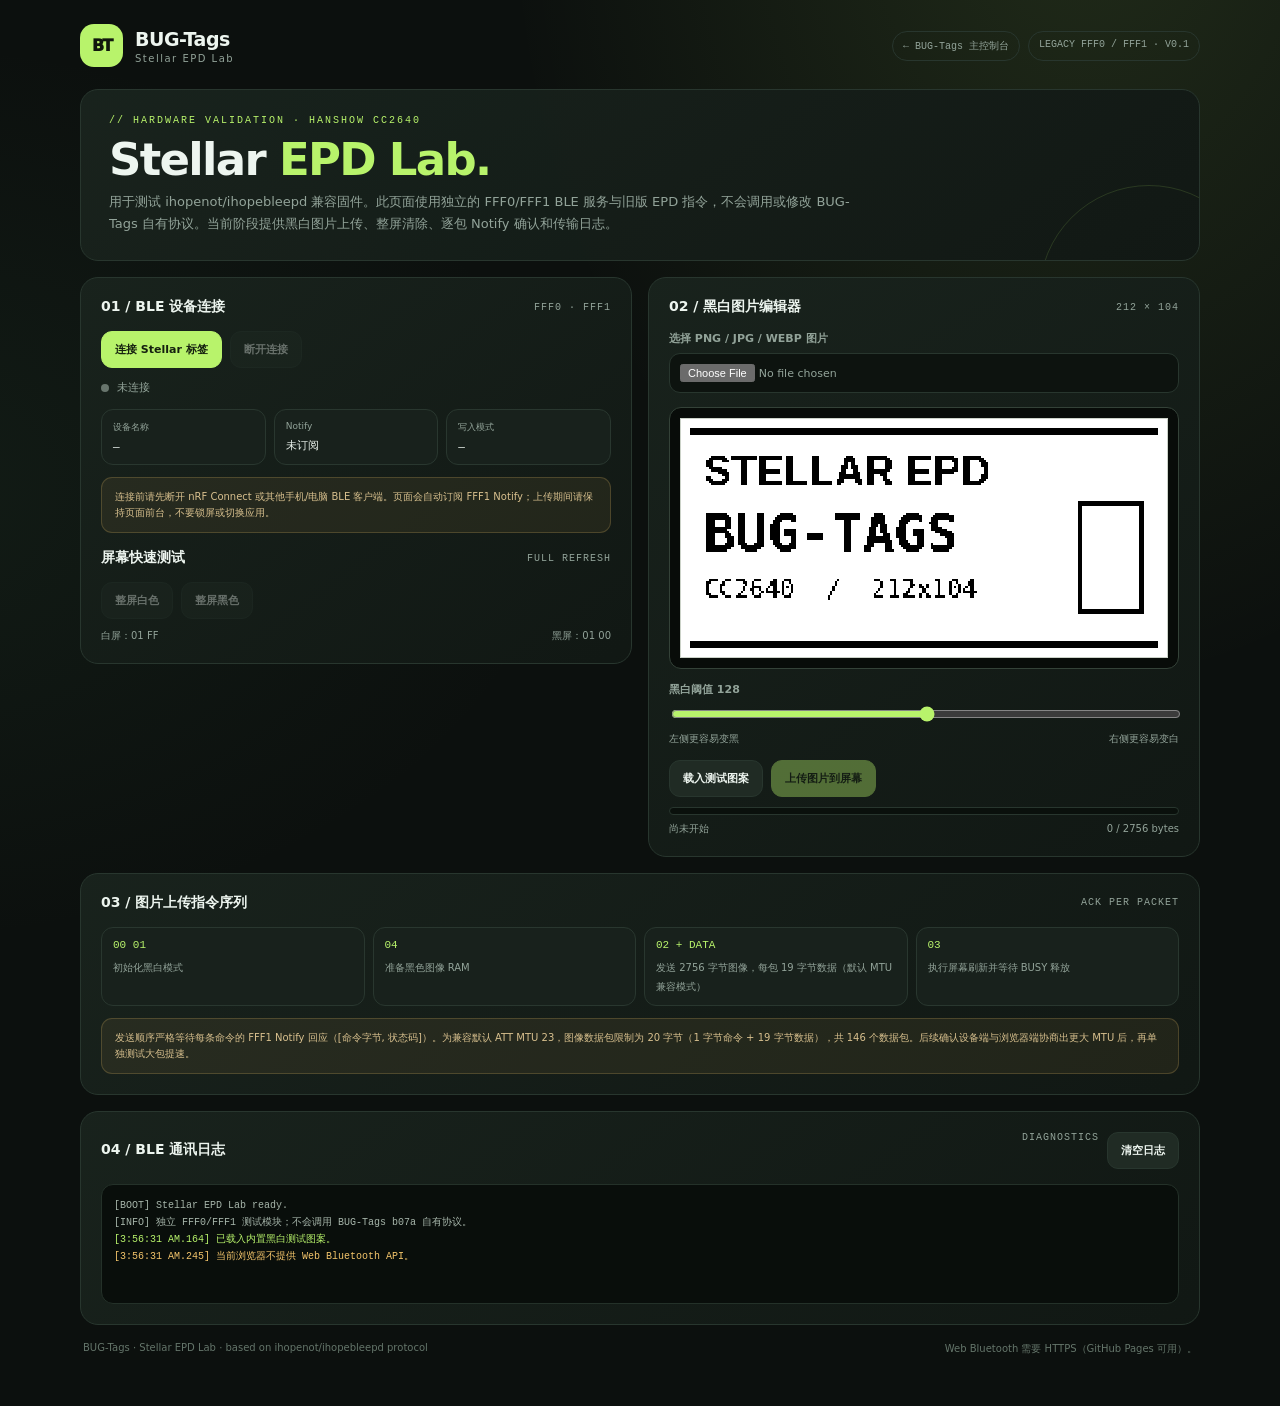
==== commit 4485b0d9: "Keep Stellar EPD preview upright while rotating output" ====
--- a/stellar-test.html
+++ b/stellar-test.html
@@ -59,7 +59,7 @@
     .metric-label{color:var(--muted);font-size:9px;margin-bottom:7px}
     .metric-value{font:11px var(--mono);overflow-wrap:anywhere}
     .canvas-wrap{background:#080c09;border:1px solid #344238;border-radius:12px;padding:10px;display:grid;place-items:center}
-    canvas{display:block;width:min(100%,636px);height:auto;image-rendering:pixelated;background:#fff;border:1px solid #cbd2c8;aspect-ratio:212/104;transform:rotate(180deg)}
+    canvas{display:block;width:min(100%,636px);height:auto;image-rendering:pixelated;background:#fff;border:1px solid #cbd2c8;aspect-ratio:212/104}
     .progress{height:8px;border-radius:20px;background:#0a100c;border:1px solid var(--line);overflow:hidden;margin:10px 0 6px}
     .progress>div{height:100%;width:0;background:var(--green);transition:width .12s}
     .log{background:#090e0b;border:1px solid #243129;border-radius:12px;padding:12px;min-height:120px;max-height:290px;overflow:auto;font:10px/1.7 var(--mono);color:#a6b5aa;white-space:pre-wrap;overflow-wrap:anywhere}
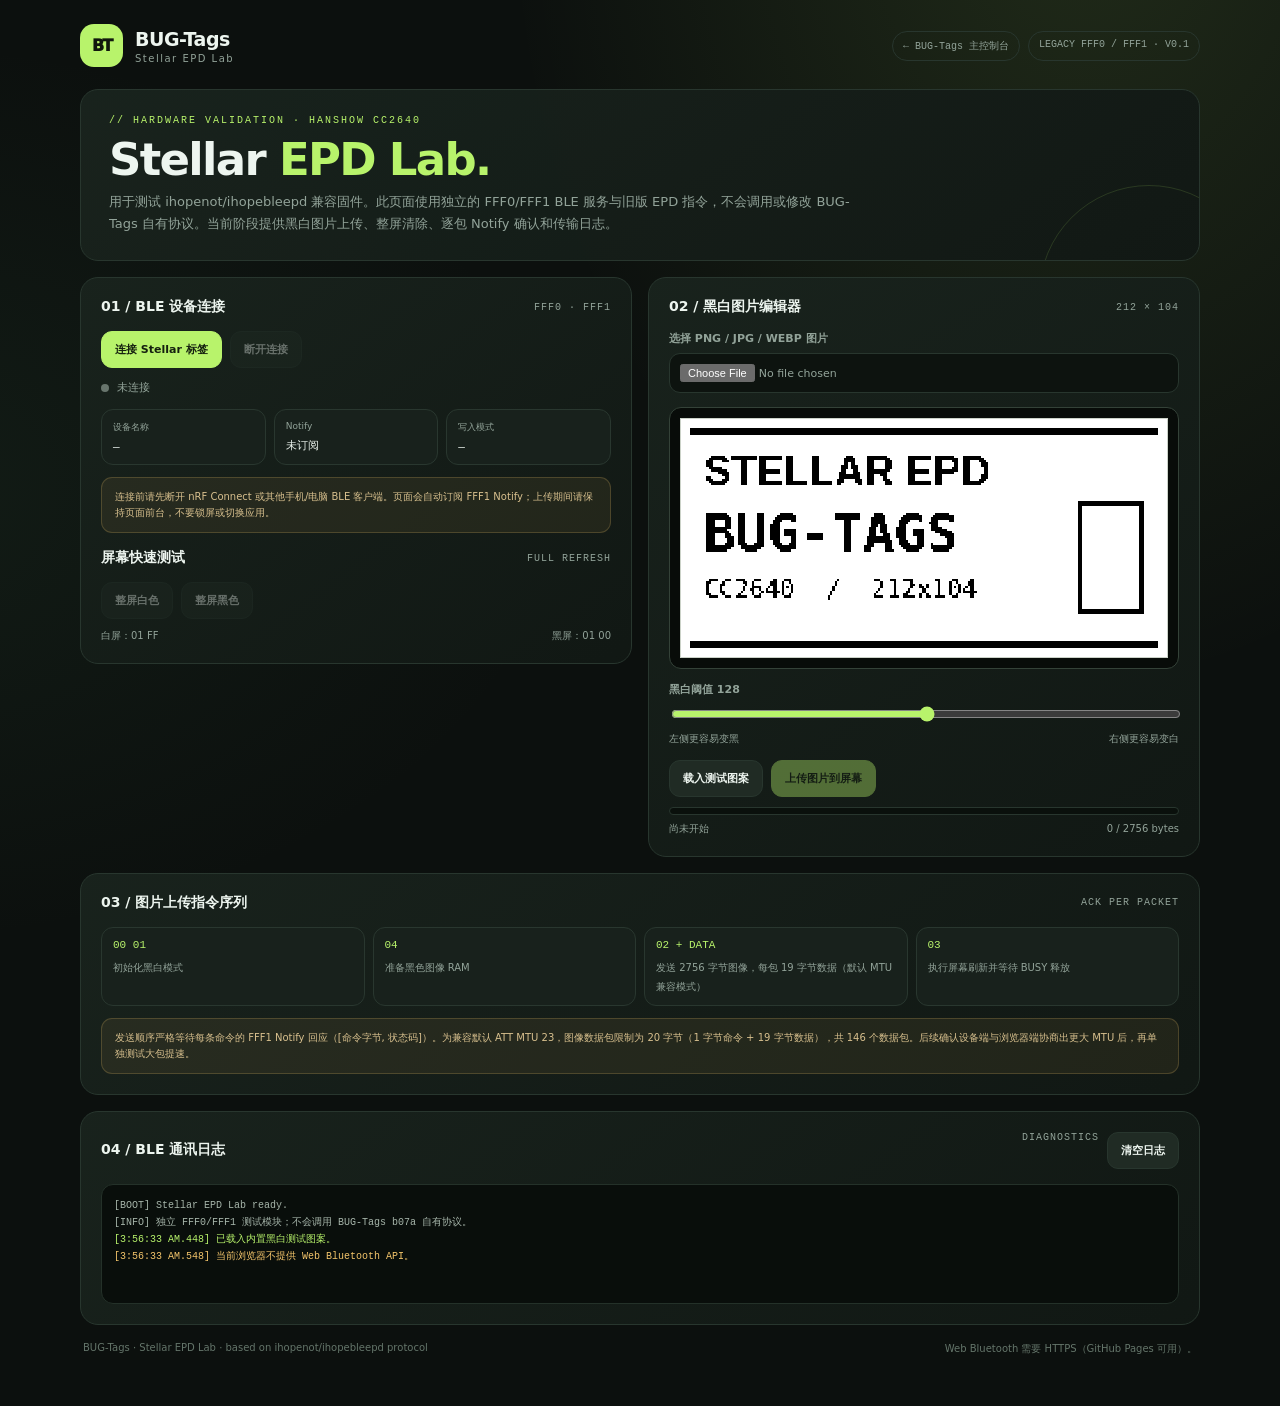
==== commit 2bd3ca9a: "Clarify preview and EPD output orientation" ====
--- a/stellar-test.html
+++ b/stellar-test.html
@@ -227,7 +227,7 @@
     const data = $("preview").getContext("2d").getImageData(0, 0, IMAGE_WIDTH, IMAGE_HEIGHT).data;
     const bytes = [];
     let bits = 0, count = 0;
-    // Preserve the established panel RAM scan order, but read source pixels from the opposite X and Y coordinates to rotate the final image by 180 degrees. Preview CSS uses the same 180-degree rotation.
+    // Keep the web preview in its natural upright orientation. Reverse source X and Y only while packing the outgoing bitmap, so the physical EPD receives a 180-degree-rotated image.
     for (let x = IMAGE_WIDTH - 1; x >= 0; x--) {
       for (let y = IMAGE_HEIGHT - 1; y >= 0; y--) {
         const sourceX = IMAGE_WIDTH - 1 - x;
